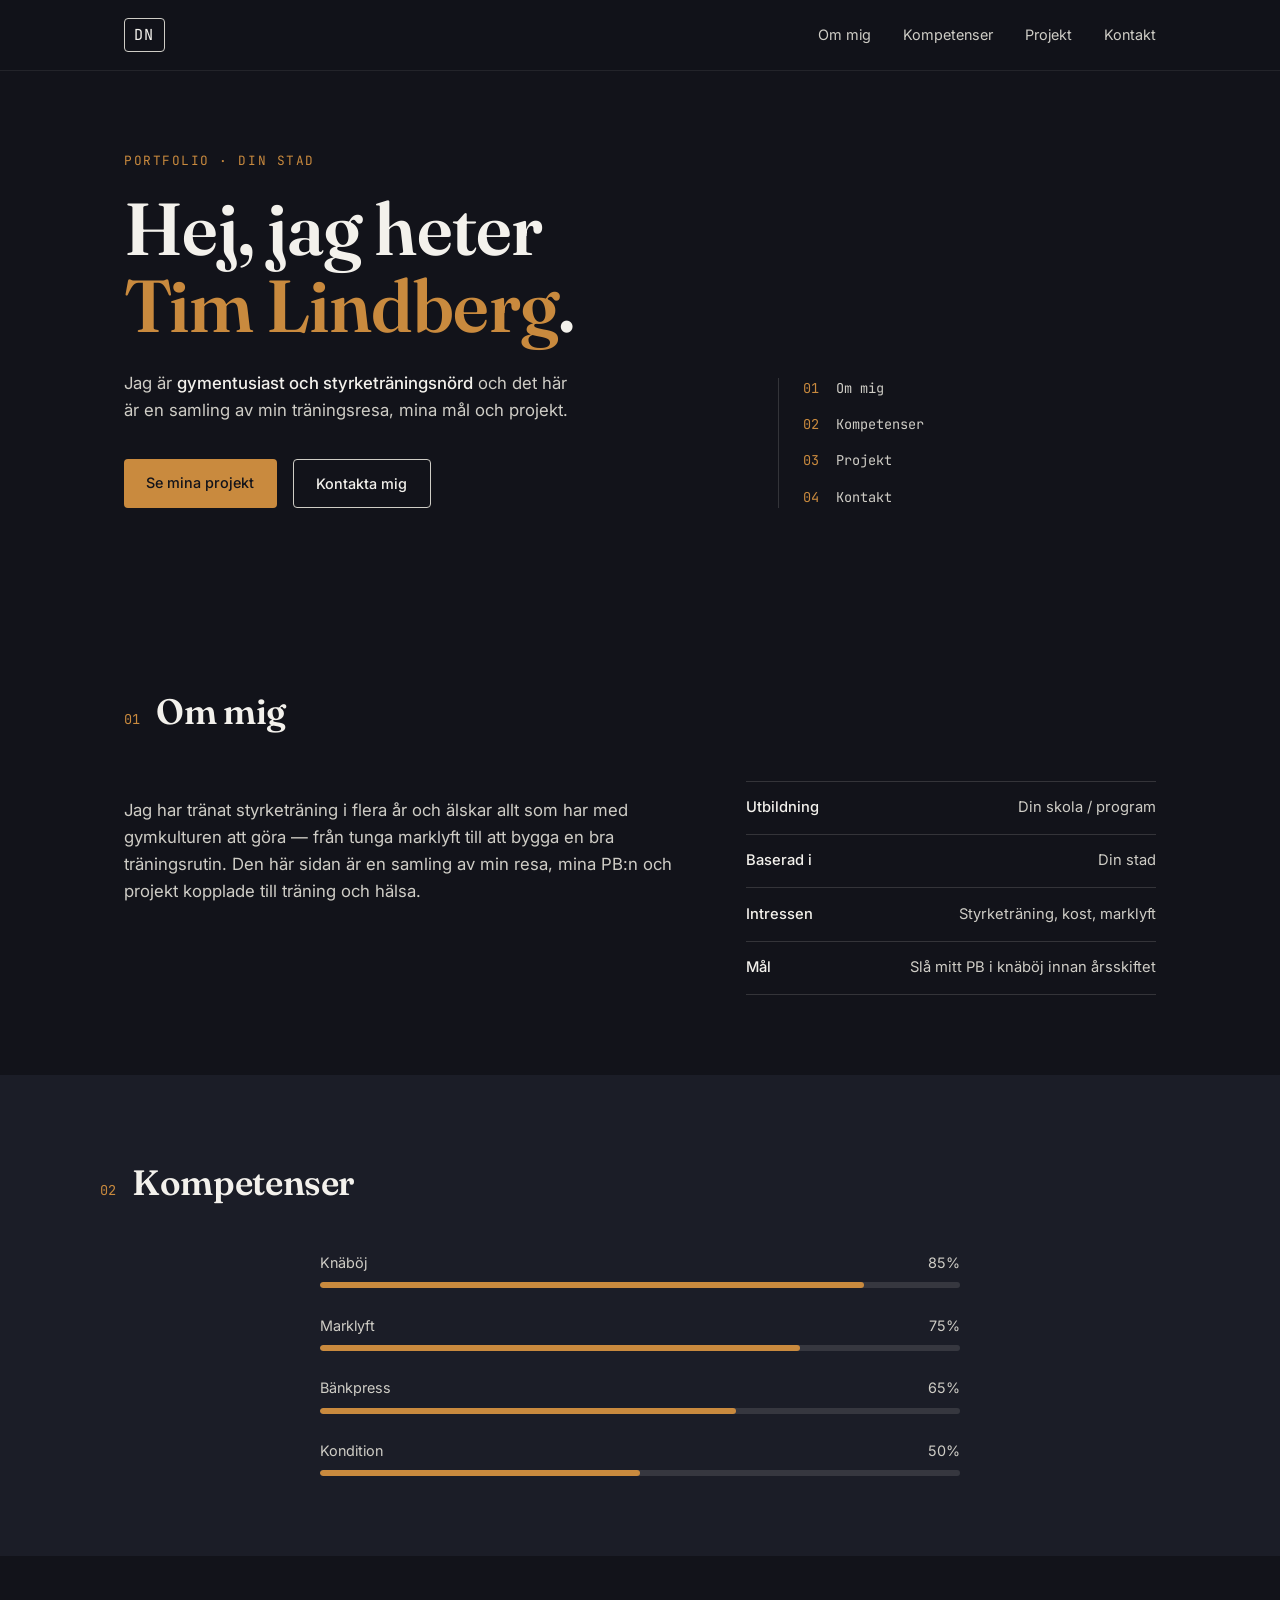
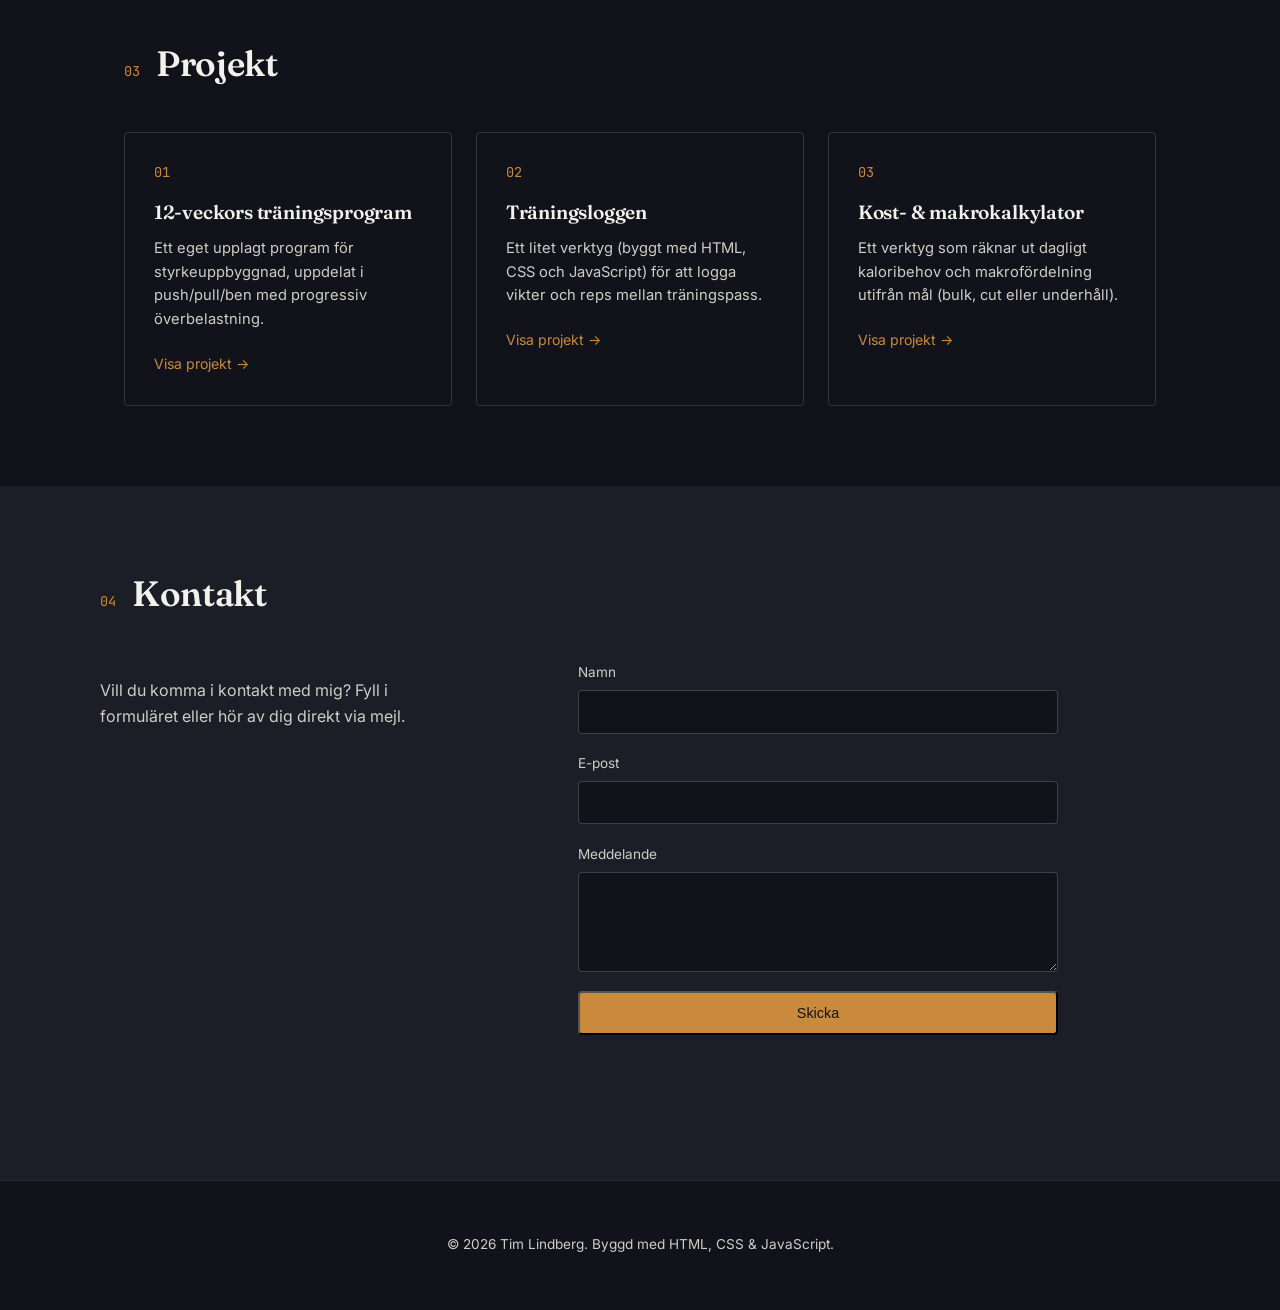
==== index.html @ 2ed9c6dc "Rename index-3.html to index.html" ====
<!DOCTYPE html>
<html lang="sv">
<head>
  <meta charset="UTF-8">
  <meta name="viewport" content="width=device-width, initial-scale=1.0">
  <title>Tim Lindberg — Portfolio</title>
  <meta name="description" content="Personlig portfolio och CV för Tim Lindberg.">
  <link rel="preconnect" href="https://fonts.googleapis.com">
  <link href="https://fonts.googleapis.com/css2?family=Fraunces:opsz,wght@9..144,500;9..144,600&family=Inter:wght@400;500;600&family=JetBrains+Mono:wght@400;500&display=swap" rel="stylesheet">
  <link rel="stylesheet" href="style.css">
</head>
<body>

  <!-- ===== NAVIGATION ===== -->
  <header class="nav">
    <div class="nav__inner">
      <a href="#top" class="nav__logo">DN</a>
      <button class="nav__toggle" id="navToggle" aria-label="Öppna meny" aria-expanded="false">
        <span></span><span></span><span></span>
      </button>
      <nav class="nav__links" id="navLinks">
        <a href="#om-mig">Om mig</a>
        <a href="#kompetenser">Kompetenser</a>
        <a href="#projekt">Projekt</a>
        <a href="#kontakt">Kontakt</a>
      </nav>
    </div>
  </header>

  <!-- ===== HERO ===== -->
  <section class="hero" id="top">
    <div class="hero__content">
      <p class="hero__eyebrow">Portfolio · <span id="location">Din stad</span></p>
      <h1 class="hero__title">
        Hej, jag heter<br><span class="hero__name">Tim Lindberg</span>.
      </h1>
      <p class="hero__subtitle">
        Jag är <span class="hero__role">gymentusiast och styrketräningsnörd</span>
        och det här är en samling av min träningsresa, mina mål och projekt.
      </p>
      <div class="hero__actions">
        <a href="#projekt" class="btn btn--primary">Se mina projekt</a>
        <a href="#kontakt" class="btn btn--ghost">Kontakta mig</a>
      </div>
    </div>
    <div class="hero__meta">
      <div class="hero__meta-line"><span>01</span> Om mig</div>
      <div class="hero__meta-line"><span>02</span> Kompetenser</div>
      <div class="hero__meta-line"><span>03</span> Projekt</div>
      <div class="hero__meta-line"><span>04</span> Kontakt</div>
    </div>
  </section>

  <!-- ===== OM MIG ===== -->
  <section class="section" id="om-mig">
    <div class="section__header">
      <span class="section__index">01</span>
      <h2>Om mig</h2>
    </div>
    <div class="about">
      <p class="about__text">
        Jag har tränat styrketräning i flera år och älskar allt som har med
        gymkulturen att göra — från tunga marklyft till att bygga en bra
        träningsrutin. Den här sidan är en samling av min resa, mina PB:n
        och projekt kopplade till träning och hälsa.
      </p>
      <ul class="about__facts">
        <li><strong>Utbildning</strong><span>Din skola / program</span></li>
        <li><strong>Baserad i</strong><span>Din stad</span></li>
        <li><strong>Intressen</strong><span>Styrketräning, kost, marklyft</span></li>
        <li><strong>Mål</strong><span>Slå mitt PB i knäböj innan årsskiftet</span></li>
      </ul>
    </div>
  </section>

  <!-- ===== KOMPETENSER ===== -->
  <section class="section section--alt" id="kompetenser">
    <div class="section__header">
      <span class="section__index">02</span>
      <h2>Kompetenser</h2>
    </div>
    <div class="skills">
      <div class="skill">
        <div class="skill__top"><span>Knäböj</span><span>85%</span></div>
        <div class="skill__bar"><div class="skill__fill" style="--level:85%"></div></div>
      </div>
      <div class="skill">
        <div class="skill__top"><span>Marklyft</span><span>75%</span></div>
        <div class="skill__bar"><div class="skill__fill" style="--level:75%"></div></div>
      </div>
      <div class="skill">
        <div class="skill__top"><span>Bänkpress</span><span>65%</span></div>
        <div class="skill__bar"><div class="skill__fill" style="--level:65%"></div></div>
      </div>
      <div class="skill">
        <div class="skill__top"><span>Kondition</span><span>50%</span></div>
        <div class="skill__bar"><div class="skill__fill" style="--level:50%"></div></div>
      </div>
    </div>
  </section>

  <!-- ===== PROJEKT ===== -->
  <section class="section" id="projekt">
    <div class="section__header">
      <span class="section__index">03</span>
      <h2>Projekt</h2>
    </div>
    <div class="projects">
      <article class="project">
        <div class="project__num">01</div>
        <h3>12-veckors träningsprogram</h3>
        <p>Ett eget upplagt program för styrkeuppbyggnad, uppdelat i push/pull/ben med progressiv överbelastning.</p>
        <a href="#" class="project__link">Visa projekt →</a>
      </article>
      <article class="project">
        <div class="project__num">02</div>
        <h3>Träningsloggen</h3>
        <p>Ett litet verktyg (byggt med HTML, CSS och JavaScript) för att logga vikter och reps mellan träningspass.</p>
        <a href="#" class="project__link">Visa projekt →</a>
      </article>
      <article class="project">
        <div class="project__num">03</div>
        <h3>Kost- &amp; makrokalkylator</h3>
        <p>Ett verktyg som räknar ut dagligt kaloribehov och makrofördelning utifrån mål (bulk, cut eller underhåll).</p>
        <a href="#" class="project__link">Visa projekt →</a>
      </article>
    </div>
  </section>

  <!-- ===== KONTAKT ===== -->
  <section class="section section--alt" id="kontakt">
    <div class="section__header">
      <span class="section__index">04</span>
      <h2>Kontakt</h2>
    </div>
    <div class="contact">
      <p class="contact__text">
        Vill du komma i kontakt med mig? Fyll i formuläret eller hör av dig direkt via mejl.
      </p>
      <form class="contact__form" id="contactForm">
        <div class="field">
          <label for="name">Namn</label>
          <input type="text" id="name" name="name" required>
        </div>
        <div class="field">
          <label for="email">E-post</label>
          <input type="email" id="email" name="email" required>
        </div>
        <div class="field">
          <label for="message">Meddelande</label>
          <textarea id="message" name="message" rows="4" required></textarea>
        </div>
        <button type="submit" class="btn btn--primary">Skicka</button>
        <p class="contact__status" id="formStatus" aria-live="polite"></p>
      </form>
    </div>
  </section>

  <footer class="footer">
    <p>© <span id="year"></span> Tim Lindberg. Byggd med HTML, CSS &amp; JavaScript.</p>
  </footer>

  <script src="script.js"></script>
</body>
</html>
---- style.css ----
/* =========================================================
   Design tokens
   ========================================================= */
:root {
  --ink: #12131a;
  --ink-soft: #1b1d27;
  --paper: #f3f1ec;
  --paper-dim: #cfcdc6;
  --accent: #c98a3e;
  --accent-soft: rgba(201, 138, 62, 0.16);

  --font-display: "Fraunces", serif;
  --font-body: "Inter", system-ui, sans-serif;
  --font-mono: "JetBrains Mono", monospace;

  --max-width: 1080px;
  --radius: 4px;
}

* { box-sizing: border-box; }

html { scroll-behavior: smooth; }

body {
  margin: 0;
  background: var(--ink);
  color: var(--paper);
  font-family: var(--font-body);
  line-height: 1.6;
  -webkit-font-smoothing: antialiased;
}

a { color: inherit; }

h1, h2, h3 {
  font-family: var(--font-display);
  font-weight: 600;
  margin: 0;
  letter-spacing: -0.01em;
}

/* =========================================================
   Navigation
   ========================================================= */
.nav {
  position: sticky;
  top: 0;
  z-index: 50;
  background: rgba(18, 19, 26, 0.85);
  backdrop-filter: blur(8px);
  border-bottom: 1px solid rgba(243, 241, 236, 0.08);
}

.nav__inner {
  max-width: var(--max-width);
  margin: 0 auto;
  padding: 1.1rem 1.5rem;
  display: flex;
  align-items: center;
  justify-content: space-between;
}

.nav__logo {
  font-family: var(--font-mono);
  font-size: 0.95rem;
  letter-spacing: 0.1em;
  text-decoration: none;
  border: 1px solid var(--paper-dim);
  padding: 0.25rem 0.55rem;
  border-radius: var(--radius);
}

.nav__links {
  display: flex;
  gap: 2rem;
}

.nav__links a {
  text-decoration: none;
  font-size: 0.9rem;
  color: var(--paper-dim);
  transition: color 0.2s ease;
}

.nav__links a:hover { color: var(--accent); }

.nav__toggle {
  display: none;
  flex-direction: column;
  gap: 5px;
  background: none;
  border: none;
  cursor: pointer;
  padding: 0.4rem;
}

.nav__toggle span {
  width: 22px;
  height: 2px;
  background: var(--paper);
  display: block;
}

/* =========================================================
   Hero
   ========================================================= */
.hero {
  max-width: var(--max-width);
  margin: 0 auto;
  padding: 5rem 1.5rem 6rem;
  display: grid;
  grid-template-columns: 1.6fr 1fr;
  gap: 3rem;
  align-items: end;
}

.hero__eyebrow {
  font-family: var(--font-mono);
  font-size: 0.8rem;
  letter-spacing: 0.12em;
  text-transform: uppercase;
  color: var(--accent);
  margin: 0 0 1.2rem;
}

.hero__title {
  font-size: clamp(2.6rem, 6vw, 4.6rem);
  line-height: 1.05;
}

.hero__name { color: var(--accent); }

.hero__subtitle {
  max-width: 42ch;
  margin: 1.6rem 0 2.2rem;
  color: var(--paper-dim);
  font-size: 1.05rem;
}

.hero__role { color: var(--paper); font-weight: 500; }

.hero__actions { display: flex; gap: 1rem; flex-wrap: wrap; }

.hero__meta {
  border-left: 1px solid rgba(243, 241, 236, 0.15);
  padding-left: 1.5rem;
  font-family: var(--font-mono);
  font-size: 0.85rem;
  color: var(--paper-dim);
  display: grid;
  gap: 0.9rem;
}

.hero__meta-line span {
  color: var(--accent);
  margin-right: 0.6rem;
}

/* =========================================================
   Buttons
   ========================================================= */
.btn {
  display: inline-block;
  padding: 0.75rem 1.4rem;
  border-radius: var(--radius);
  text-decoration: none;
  font-size: 0.9rem;
  font-weight: 500;
  transition: transform 0.15s ease, background 0.2s ease, border-color 0.2s ease;
}

.btn--primary {
  background: var(--accent);
  color: var(--ink);
}

.btn--primary:hover { transform: translateY(-2px); }

.btn--ghost {
  border: 1px solid var(--paper-dim);
  color: var(--paper);
}

.btn--ghost:hover { border-color: var(--accent); color: var(--accent); }

/* =========================================================
   Sections
   ========================================================= */
.section {
  max-width: var(--max-width);
  margin: 0 auto;
  padding: 5rem 1.5rem;
}

.section--alt {
  max-width: none;
  background: var(--ink-soft);
}

.section--alt > * {
  max-width: var(--max-width);
  margin-left: auto;
  margin-right: auto;
}

.section__header {
  display: flex;
  align-items: baseline;
  gap: 1rem;
  margin-bottom: 2.5rem;
}

.section__index {
  font-family: var(--font-mono);
  color: var(--accent);
  font-size: 0.85rem;
}

.section__header h2 { font-size: clamp(1.7rem, 3vw, 2.2rem); }

/* Om mig */
.about {
  display: grid;
  grid-template-columns: 1.4fr 1fr;
  gap: 3rem;
}

.about__text {
  font-size: 1.05rem;
  color: var(--paper-dim);
}

.about__facts {
  list-style: none;
  margin: 0;
  padding: 0;
  border-top: 1px solid rgba(243, 241, 236, 0.15);
}

.about__facts li {
  display: flex;
  justify-content: space-between;
  padding: 0.9rem 0;
  border-bottom: 1px solid rgba(243, 241, 236, 0.15);
  font-size: 0.92rem;
}

.about__facts strong { font-weight: 500; }
.about__facts span { color: var(--paper-dim); }

/* Kompetenser */
.skills {
  display: grid;
  gap: 1.6rem;
  max-width: 640px;
}

.skill__top {
  display: flex;
  justify-content: space-between;
  font-size: 0.9rem;
  margin-bottom: 0.5rem;
  color: var(--paper-dim);
}

.skill__bar {
  height: 6px;
  background: rgba(243, 241, 236, 0.12);
  border-radius: 999px;
  overflow: hidden;
}

.skill__fill {
  height: 100%;
  width: 0;
  background: var(--accent);
  border-radius: 999px;
  transition: width 1s ease;
}

.skill__fill.is-visible { width: var(--level); }

/* Projekt */
.projects {
  display: grid;
  grid-template-columns: repeat(3, 1fr);
  gap: 1.5rem;
}

.project {
  border: 1px solid rgba(243, 241, 236, 0.15);
  border-radius: var(--radius);
  padding: 1.8rem;
  transition: border-color 0.2s ease, transform 0.2s ease;
}

.project:hover {
  border-color: var(--accent);
  transform: translateY(-4px);
}

.project__num {
  font-family: var(--font-mono);
  color: var(--accent);
  font-size: 0.85rem;
  margin-bottom: 0.8rem;
}

.project h3 { font-size: 1.2rem; margin-bottom: 0.6rem; }

.project p {
  color: var(--paper-dim);
  font-size: 0.92rem;
  margin: 0 0 1.2rem;
}

.project__link {
  font-size: 0.88rem;
  text-decoration: none;
  color: var(--accent);
}

/* Kontakt */
.contact {
  display: grid;
  grid-template-columns: 1fr 1.4fr;
  gap: 3rem;
}

.contact__text {
  color: var(--paper-dim);
  max-width: 32ch;
}

.contact__form { display: grid; gap: 1.2rem; max-width: 480px; }

.field { display: grid; gap: 0.4rem; }

.field label { font-size: 0.85rem; color: var(--paper-dim); }

.field input,
.field textarea {
  background: var(--ink);
  border: 1px solid rgba(243, 241, 236, 0.2);
  border-radius: var(--radius);
  padding: 0.7rem 0.9rem;
  color: var(--paper);
  font-family: var(--font-body);
  font-size: 0.95rem;
}

.field input:focus,
.field textarea:focus {
  outline: none;
  border-color: var(--accent);
}

.contact__status {
  font-size: 0.88rem;
  color: var(--accent);
  min-height: 1.2em;
}

/* =========================================================
   Footer
   ========================================================= */
.footer {
  text-align: center;
  padding: 2.5rem 1.5rem;
  color: var(--paper-dim);
  font-size: 0.85rem;
  border-top: 1px solid rgba(243, 241, 236, 0.1);
}

/* =========================================================
   Responsive
   ========================================================= */
@media (max-width: 800px) {
  .hero { grid-template-columns: 1fr; }
  .hero__meta { border-left: none; border-top: 1px solid rgba(243,241,236,0.15); padding-left: 0; padding-top: 1.5rem; }
  .about, .contact { grid-template-columns: 1fr; }
  .projects { grid-template-columns: 1fr; }

  .nav__toggle { display: flex; }
  .nav__links {
    position: absolute;
    top: 100%;
    left: 0;
    right: 0;
    background: var(--ink);
    flex-direction: column;
    padding: 1.2rem 1.5rem;
    gap: 1.2rem;
    border-bottom: 1px solid rgba(243, 241, 236, 0.1);
    display: none;
  }
  .nav__links.is-open { display: flex; }
}

@media (prefers-reduced-motion: reduce) {
  html { scroll-behavior: auto; }
  * { transition: none !important; }
}
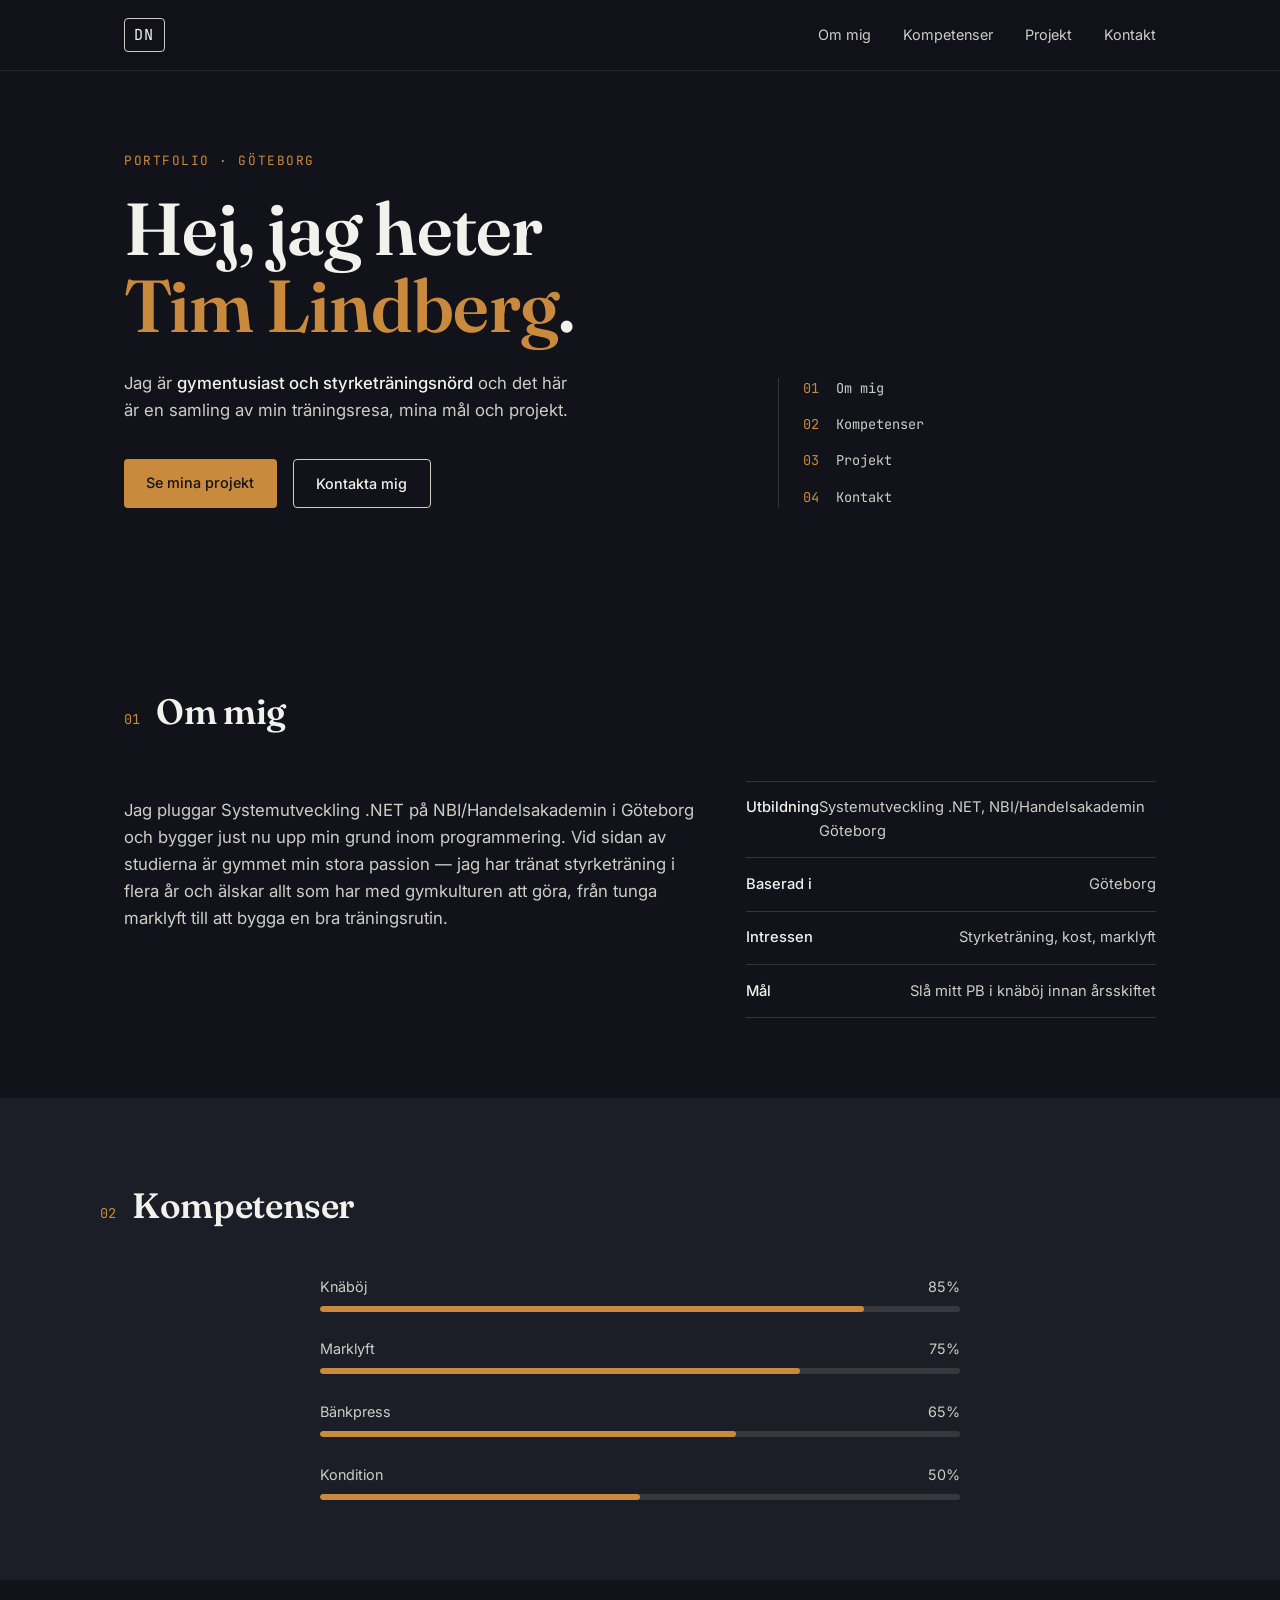
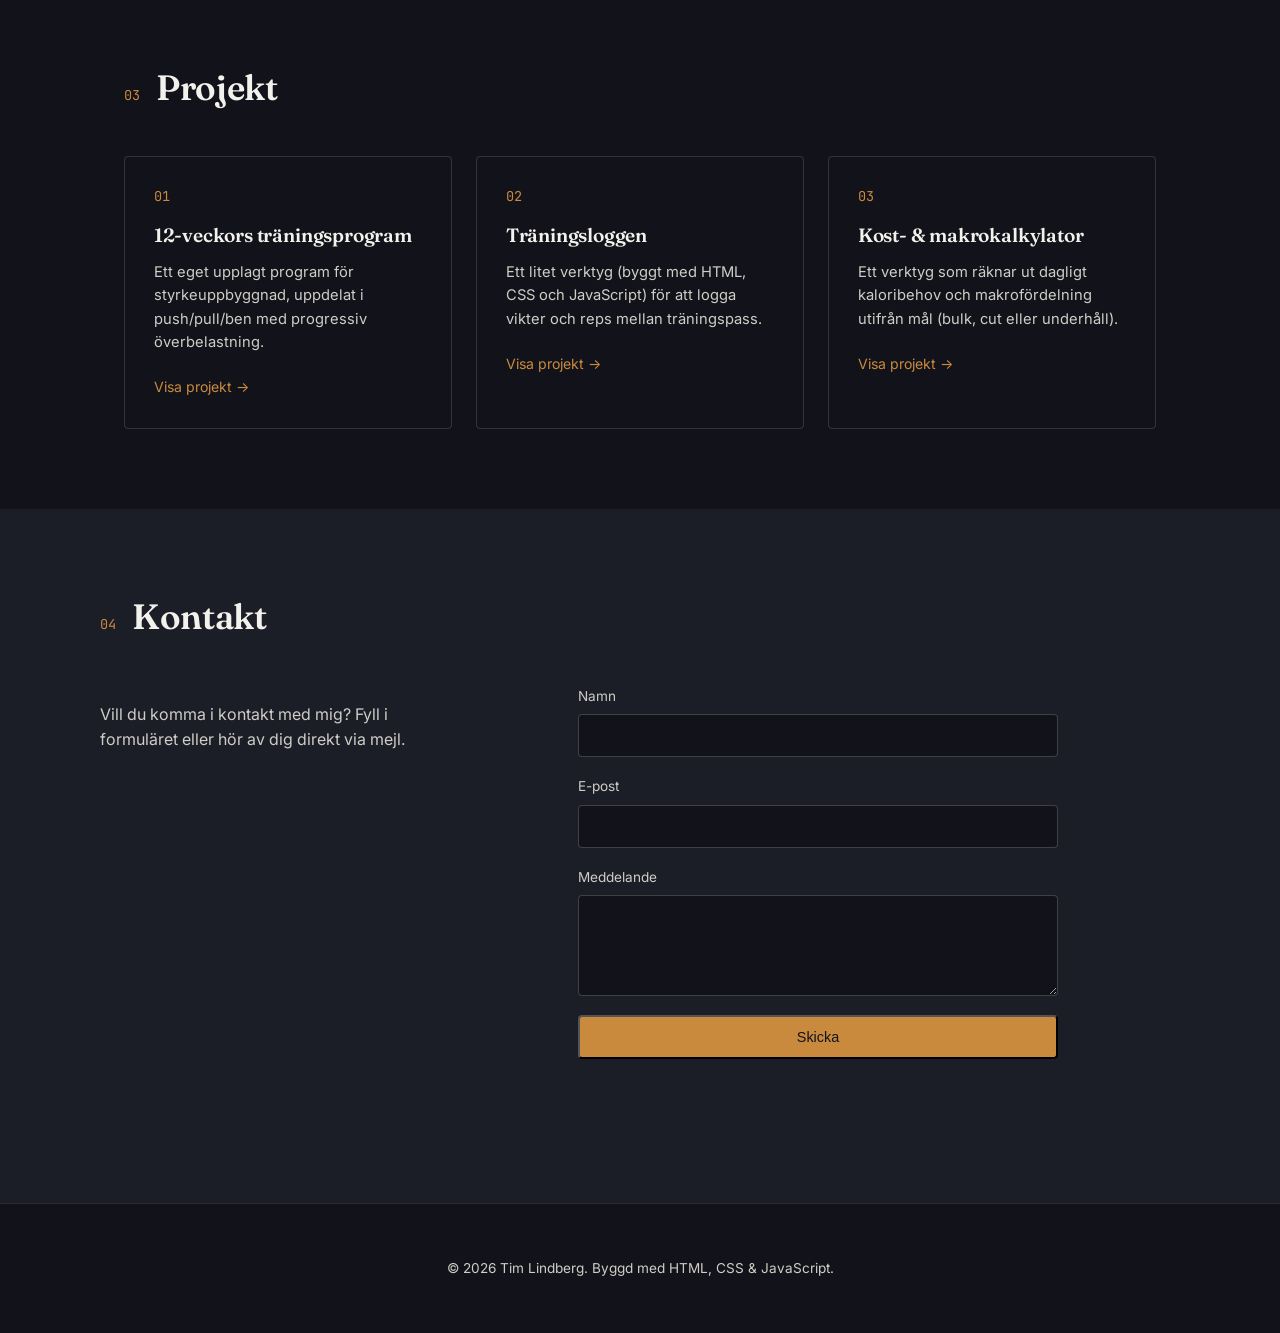
==== commit b41ea341: "Fixa filnamn till index.html" ====
--- a/index.html
+++ b/index.html
@@ -30,7 +30,7 @@
   <!-- ===== HERO ===== -->
   <section class="hero" id="top">
     <div class="hero__content">
-      <p class="hero__eyebrow">Portfolio · <span id="location">Din stad</span></p>
+      <p class="hero__eyebrow">Portfolio · <span id="location">Göteborg</span></p>
       <h1 class="hero__title">
         Hej, jag heter<br><span class="hero__name">Tim Lindberg</span>.
       </h1>
@@ -59,14 +59,15 @@
     </div>
     <div class="about">
       <p class="about__text">
-        Jag har tränat styrketräning i flera år och älskar allt som har med
-        gymkulturen att göra — från tunga marklyft till att bygga en bra
-        träningsrutin. Den här sidan är en samling av min resa, mina PB:n
-        och projekt kopplade till träning och hälsa.
+        Jag pluggar Systemutveckling .NET på NBI/Handelsakademin i Göteborg
+        och bygger just nu upp min grund inom programmering. Vid sidan av
+        studierna är gymmet min stora passion — jag har tränat styrketräning
+        i flera år och älskar allt som har med gymkulturen att göra, från
+        tunga marklyft till att bygga en bra träningsrutin.
       </p>
       <ul class="about__facts">
-        <li><strong>Utbildning</strong><span>Din skola / program</span></li>
-        <li><strong>Baserad i</strong><span>Din stad</span></li>
+        <li><strong>Utbildning</strong><span>Systemutveckling .NET, NBI/Handelsakademin Göteborg</span></li>
+        <li><strong>Baserad i</strong><span>Göteborg</span></li>
         <li><strong>Intressen</strong><span>Styrketräning, kost, marklyft</span></li>
         <li><strong>Mål</strong><span>Slå mitt PB i knäböj innan årsskiftet</span></li>
       </ul>
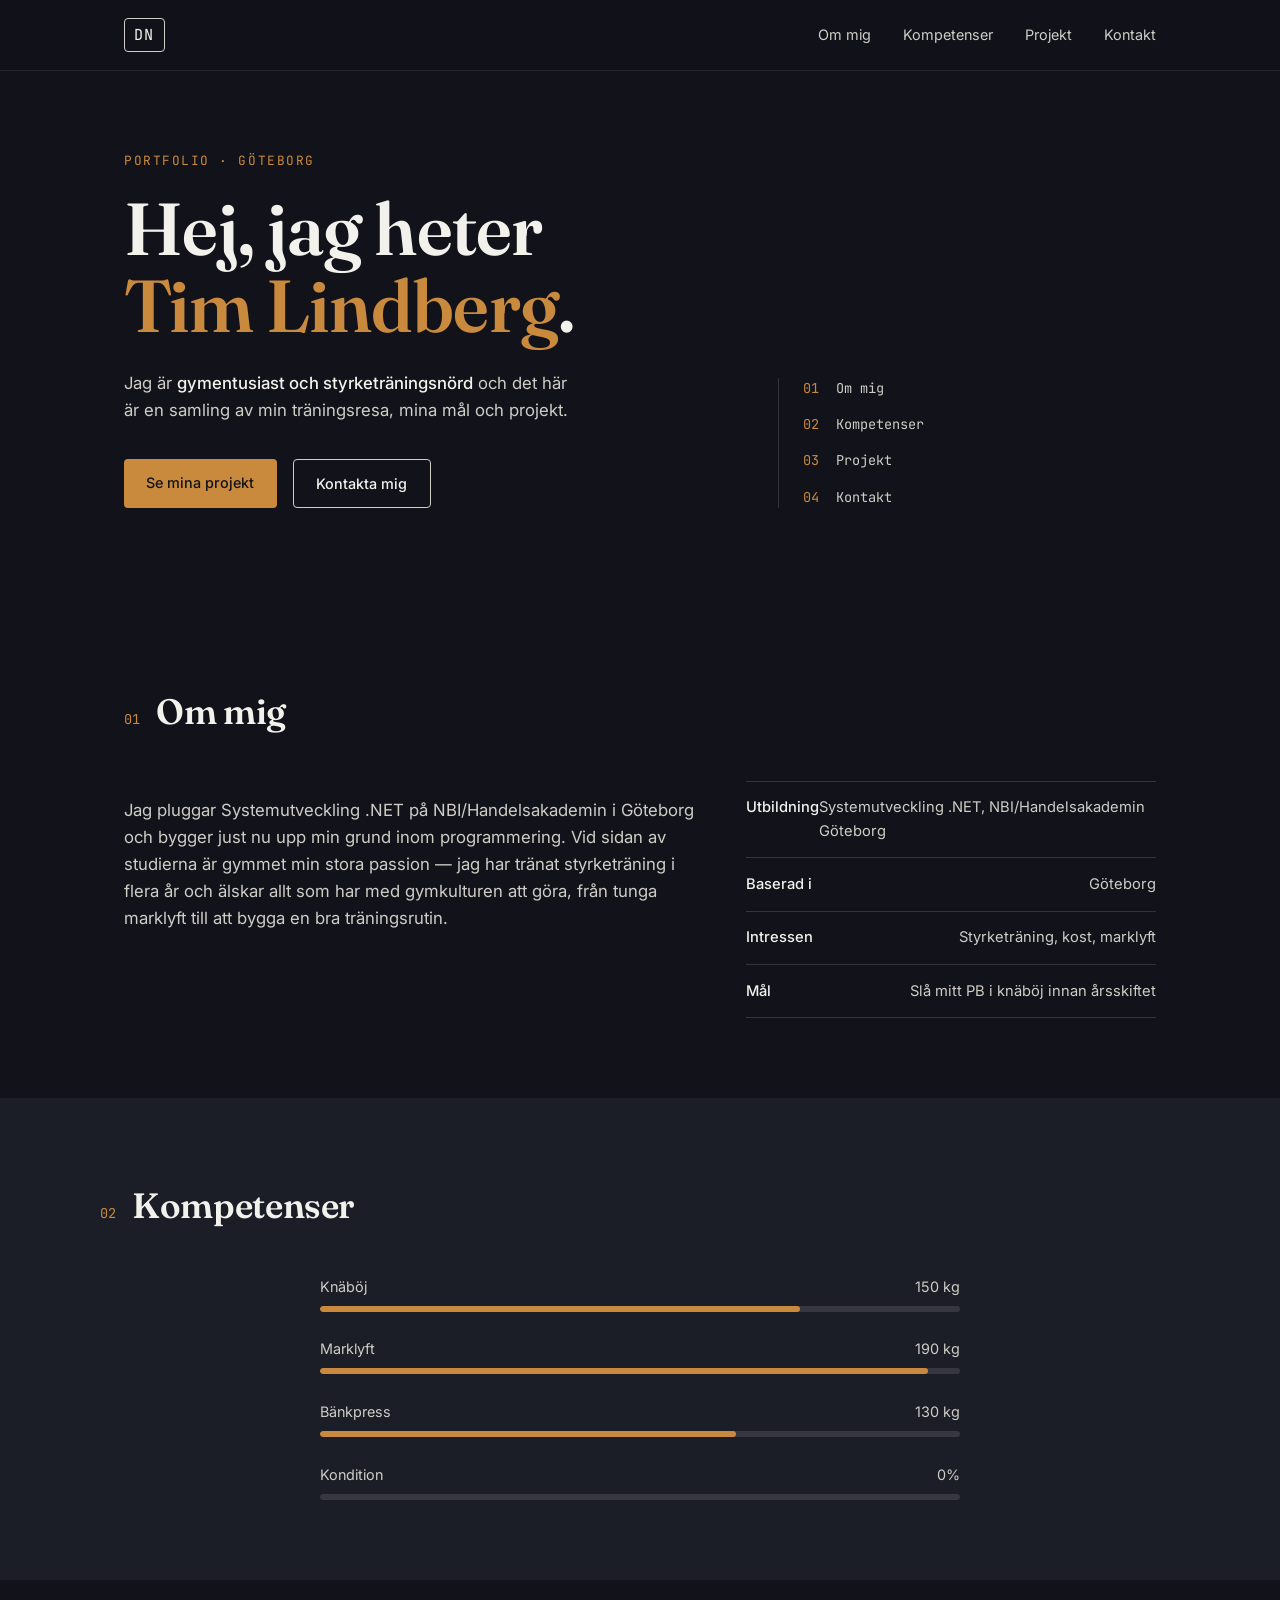
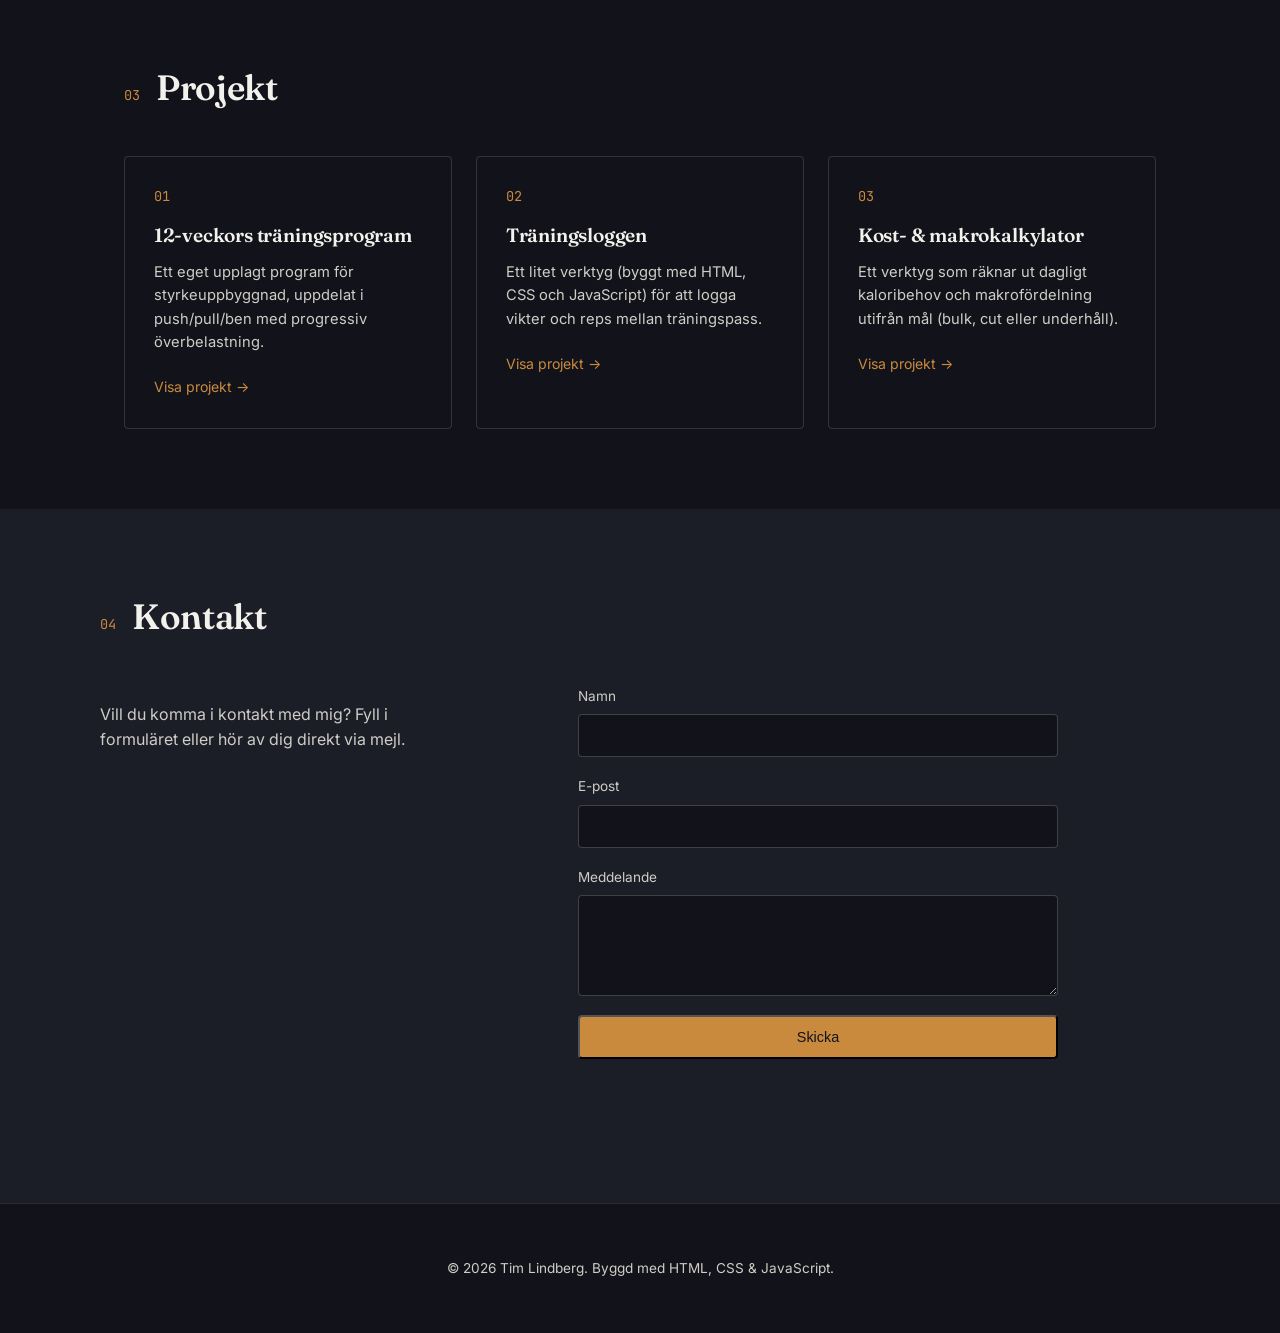
==== commit b4015ade: "Uppdatera kompetenser och kontaktbekräftelse" ====
--- a/index.html
+++ b/index.html
@@ -82,20 +82,20 @@
     </div>
     <div class="skills">
       <div class="skill">
-        <div class="skill__top"><span>Knäböj</span><span>85%</span></div>
-        <div class="skill__bar"><div class="skill__fill" style="--level:85%"></div></div>
-      </div>
-      <div class="skill">
-        <div class="skill__top"><span>Marklyft</span><span>75%</span></div>
+        <div class="skill__top"><span>Knäböj</span><span>150 kg</span></div>
         <div class="skill__bar"><div class="skill__fill" style="--level:75%"></div></div>
       </div>
       <div class="skill">
-        <div class="skill__top"><span>Bänkpress</span><span>65%</span></div>
+        <div class="skill__top"><span>Marklyft</span><span>190 kg</span></div>
+        <div class="skill__bar"><div class="skill__fill" style="--level:95%"></div></div>
+      </div>
+      <div class="skill">
+        <div class="skill__top"><span>Bänkpress</span><span>130 kg</span></div>
         <div class="skill__bar"><div class="skill__fill" style="--level:65%"></div></div>
       </div>
       <div class="skill">
-        <div class="skill__top"><span>Kondition</span><span>50%</span></div>
-        <div class="skill__bar"><div class="skill__fill" style="--level:50%"></div></div>
+        <div class="skill__top"><span>Kondition</span><span>0%</span></div>
+        <div class="skill__bar"><div class="skill__fill" style="--level:0%"></div></div>
       </div>
     </div>
   </section>
@@ -111,19 +111,19 @@
         <div class="project__num">01</div>
         <h3>12-veckors träningsprogram</h3>
         <p>Ett eget upplagt program för styrkeuppbyggnad, uppdelat i push/pull/ben med progressiv överbelastning.</p>
-        <a href="#" class="project__link">Visa projekt →</a>
+        <a href="traningsprogram.html" class="project__link">Visa projekt →</a>
       </article>
       <article class="project">
         <div class="project__num">02</div>
         <h3>Träningsloggen</h3>
         <p>Ett litet verktyg (byggt med HTML, CSS och JavaScript) för att logga vikter och reps mellan träningspass.</p>
-        <a href="#" class="project__link">Visa projekt →</a>
+        <a href="traningsloggen.html" class="project__link">Visa projekt →</a>
       </article>
       <article class="project">
         <div class="project__num">03</div>
         <h3>Kost- &amp; makrokalkylator</h3>
         <p>Ett verktyg som räknar ut dagligt kaloribehov och makrofördelning utifrån mål (bulk, cut eller underhåll).</p>
-        <a href="#" class="project__link">Visa projekt →</a>
+        <a href="kost-makro.html" class="project__link">Visa projekt →</a>
       </article>
     </div>
   </section>
--- a/style.css
+++ b/style.css
@@ -359,6 +359,16 @@
   font-size: 0.88rem;
   color: var(--accent);
   min-height: 1.2em;
+  padding: 0;
+  border-radius: var(--radius);
+  transition: padding 0.2s ease, background 0.2s ease;
+}
+
+.contact__status.is-visible {
+  padding: 0.7rem 0.9rem;
+  background: var(--accent-soft);
+  border: 1px solid var(--accent);
+  font-weight: 500;
 }
 
 /* =========================================================
